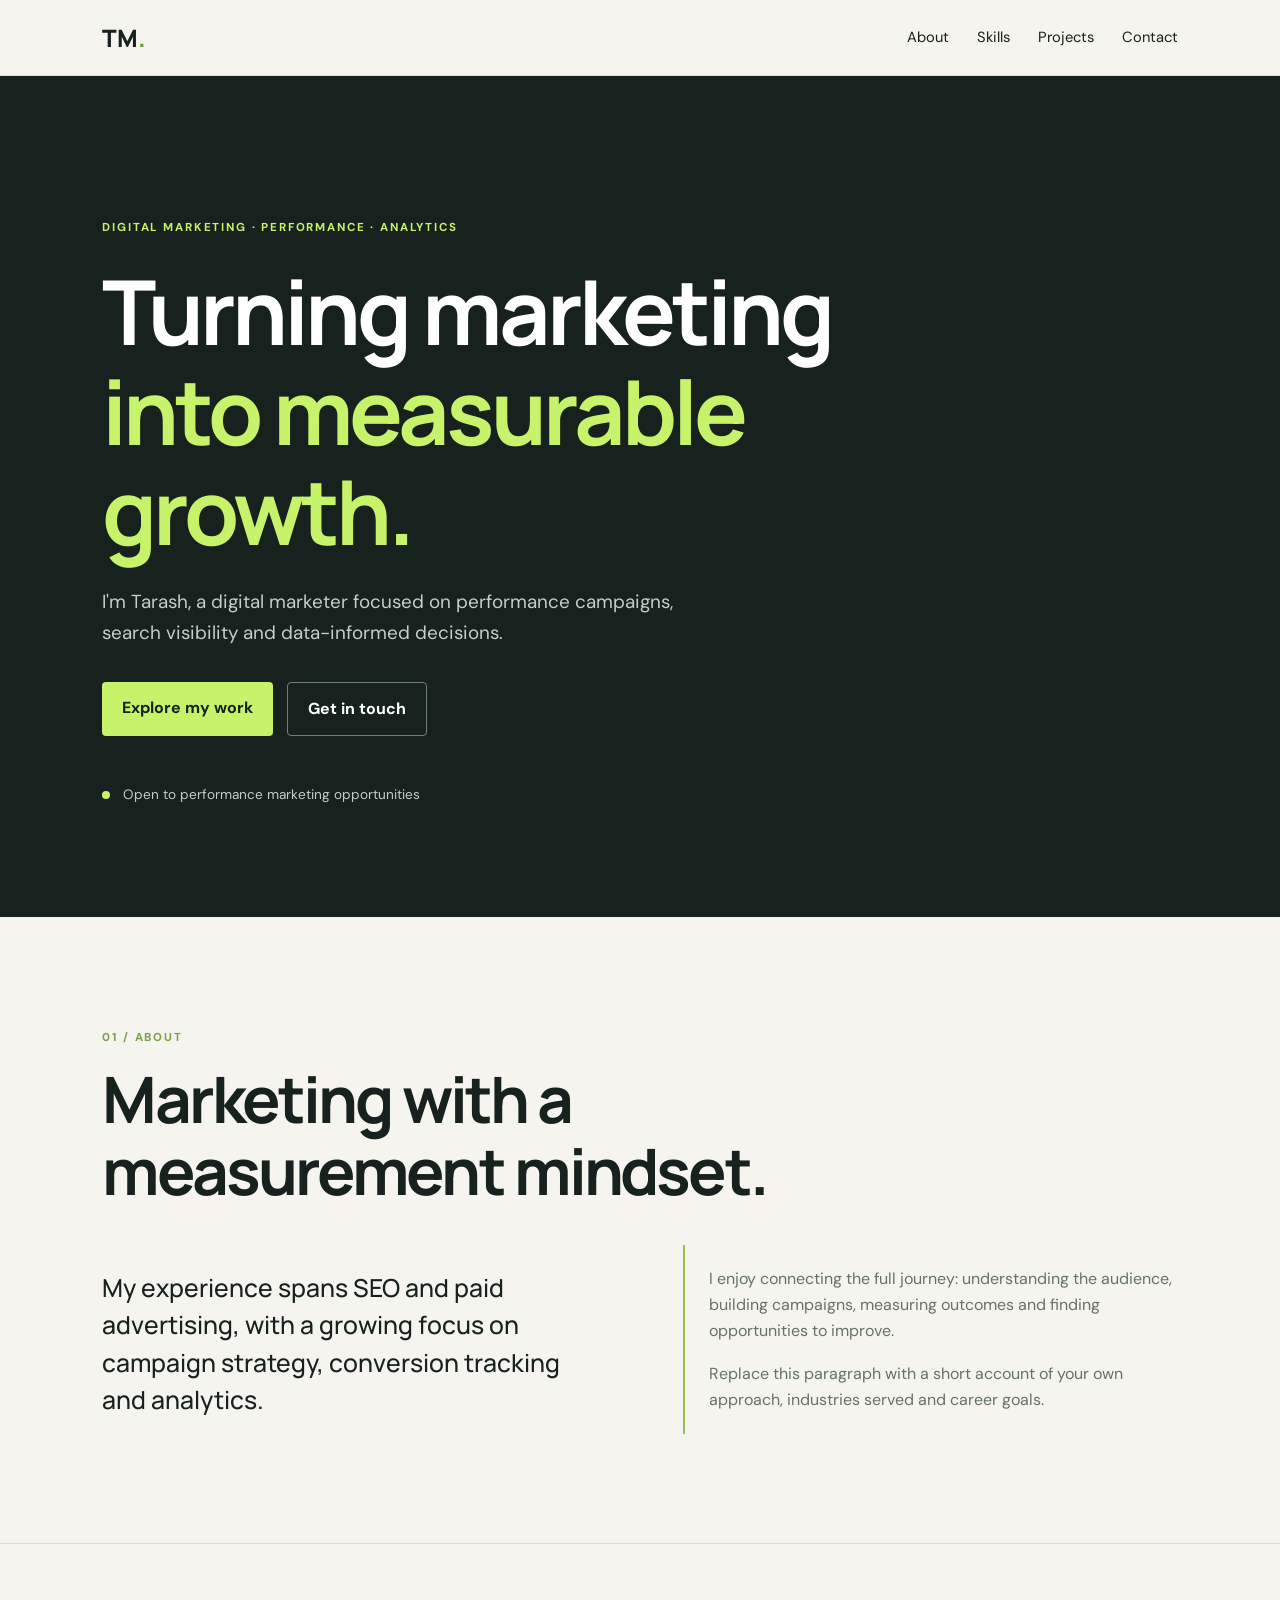
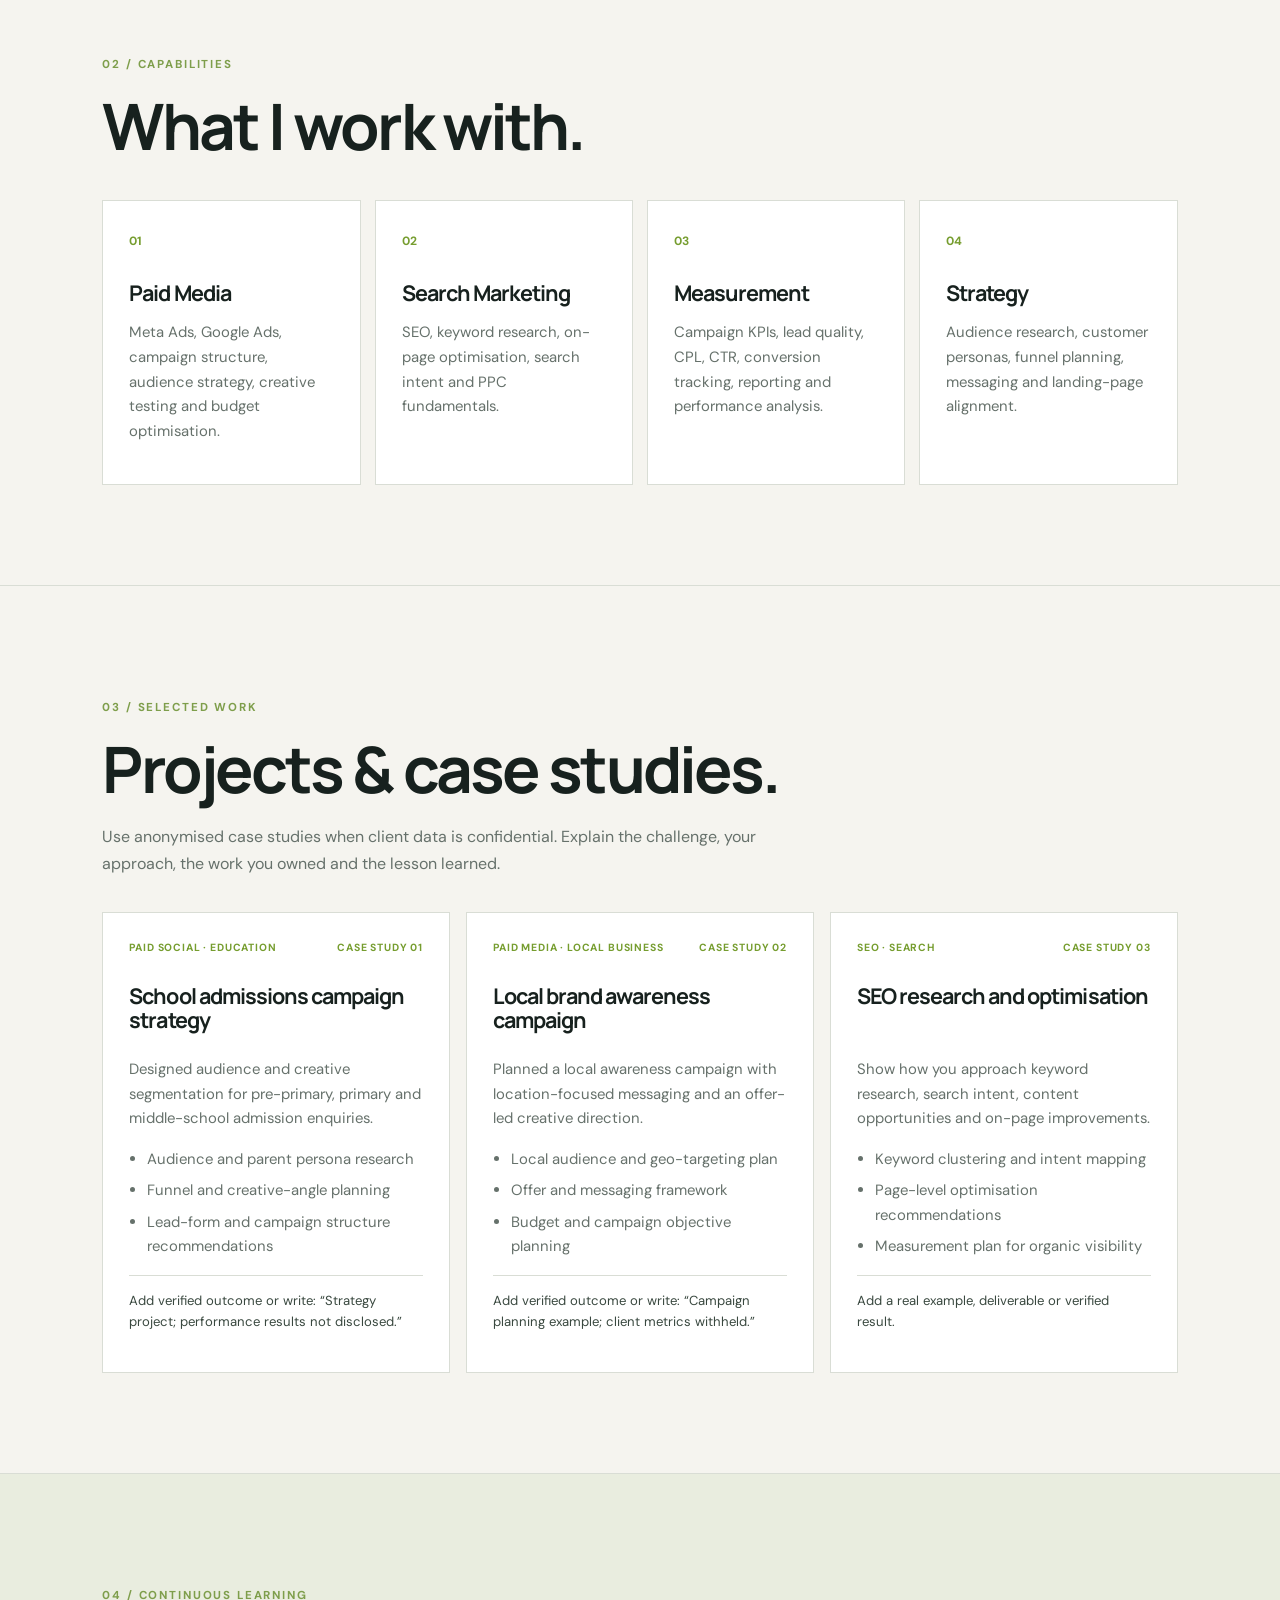
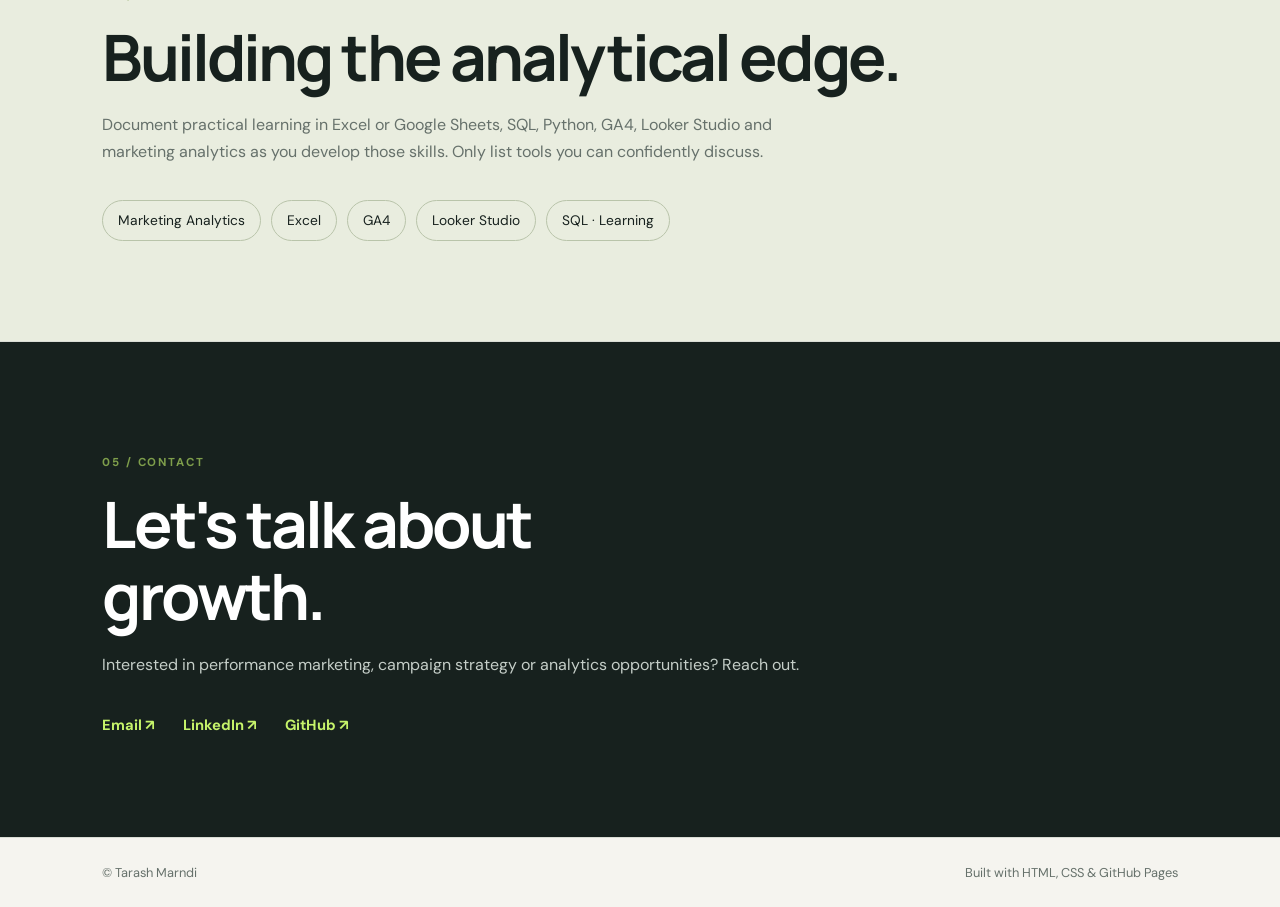
==== index.html @ f0c7e562 "Add files via upload" ====
<!DOCTYPE html>
<html lang="en">
<head>
  <meta charset="UTF-8">
  <meta name="viewport" content="width=device-width, initial-scale=1.0">
  <meta name="description" content="Performance marketing portfolio covering paid media, SEO, campaign strategy and analytics.">
  <title>Tarash Marndi | Performance Marketing Portfolio</title>
  <link rel="stylesheet" href="style.css">
</head>
<body>
  <header class="site-header">
    <a class="logo" href="#home">TM<span>.</span></a>
    <nav>
      <a href="#about">About</a><a href="#skills">Skills</a>
      <a href="#projects">Projects</a><a href="#contact">Contact</a>
    </nav>
  </header>

  <main>
    <section class="hero" id="home">
      <p class="eyebrow">DIGITAL MARKETING · PERFORMANCE · ANALYTICS</p>
      <h1>Turning marketing<br><span>into measurable growth.</span></h1>
      <p class="intro">I'm Tarash, a digital marketer focused on performance campaigns, search visibility and data-informed decisions.</p>
      <div class="actions">
        <a class="button primary" href="#projects">Explore my work</a>
        <a class="button secondary" href="#contact">Get in touch</a>
      </div>
      <div class="hero-note"><span class="dot"></span> Open to performance marketing opportunities</div>
    </section>

    <section class="section" id="about">
      <p class="eyebrow">01 / ABOUT</p>
      <h2>Marketing with a<br>measurement mindset.</h2>
      <div class="about-grid">
        <p class="large-copy">My experience spans SEO and paid advertising, with a growing focus on campaign strategy, conversion tracking and analytics.</p>
        <div class="panel">
          <p>I enjoy connecting the full journey: understanding the audience, building campaigns, measuring outcomes and finding opportunities to improve.</p>
          <p class="muted">Replace this paragraph with a short account of your own approach, industries served and career goals.</p>
        </div>
      </div>
    </section>

    <section class="section" id="skills">
      <p class="eyebrow">02 / CAPABILITIES</p>
      <h2>What I work with.</h2>
      <div class="skill-grid">
        <article class="skill-card"><span>01</span><h3>Paid Media</h3><p>Meta Ads, Google Ads, campaign structure, audience strategy, creative testing and budget optimisation.</p></article>
        <article class="skill-card"><span>02</span><h3>Search Marketing</h3><p>SEO, keyword research, on-page optimisation, search intent and PPC fundamentals.</p></article>
        <article class="skill-card"><span>03</span><h3>Measurement</h3><p>Campaign KPIs, lead quality, CPL, CTR, conversion tracking, reporting and performance analysis.</p></article>
        <article class="skill-card"><span>04</span><h3>Strategy</h3><p>Audience research, customer personas, funnel planning, messaging and landing-page alignment.</p></article>
      </div>
    </section>

    <section class="section" id="projects">
      <p class="eyebrow">03 / SELECTED WORK</p>
      <h2>Projects & case studies.</h2>
      <p class="section-lead">Use anonymised case studies when client data is confidential. Explain the challenge, your approach, the work you owned and the lesson learned.</p>
      <div class="project-grid">
        <article class="project-card">
          <div class="project-top"><span>PAID SOCIAL · EDUCATION</span><span>CASE STUDY 01</span></div>
          <h3>School admissions campaign strategy</h3>
          <p>Designed audience and creative segmentation for pre-primary, primary and middle-school admission enquiries.</p>
          <ul><li>Audience and parent persona research</li><li>Funnel and creative-angle planning</li><li>Lead-form and campaign structure recommendations</li></ul>
          <p class="outcome">Add verified outcome or write: “Strategy project; performance results not disclosed.”</p>
        </article>
        <article class="project-card">
          <div class="project-top"><span>PAID MEDIA · LOCAL BUSINESS</span><span>CASE STUDY 02</span></div>
          <h3>Local brand awareness campaign</h3>
          <p>Planned a local awareness campaign with location-focused messaging and an offer-led creative direction.</p>
          <ul><li>Local audience and geo-targeting plan</li><li>Offer and messaging framework</li><li>Budget and campaign objective planning</li></ul>
          <p class="outcome">Add verified outcome or write: “Campaign planning example; client metrics withheld.”</p>
        </article>
        <article class="project-card">
          <div class="project-top"><span>SEO · SEARCH</span><span>CASE STUDY 03</span></div>
          <h3>SEO research and optimisation</h3>
          <p>Show how you approach keyword research, search intent, content opportunities and on-page improvements.</p>
          <ul><li>Keyword clustering and intent mapping</li><li>Page-level optimisation recommendations</li><li>Measurement plan for organic visibility</li></ul>
          <p class="outcome">Add a real example, deliverable or verified result.</p>
        </article>
      </div>
    </section>

    <section class="section learning">
      <p class="eyebrow">04 / CONTINUOUS LEARNING</p>
      <h2>Building the analytical edge.</h2>
      <p class="section-lead">Document practical learning in Excel or Google Sheets, SQL, Python, GA4, Looker Studio and marketing analytics as you develop those skills. Only list tools you can confidently discuss.</p>
      <div class="tag-row"><span>Marketing Analytics</span><span>Excel</span><span>GA4</span><span>Looker Studio</span><span>SQL · Learning</span></div>
    </section>

    <section class="section contact" id="contact">
      <p class="eyebrow">05 / CONTACT</p>
      <h2>Let's talk about<br>growth.</h2>
      <p class="section-lead">Interested in performance marketing, campaign strategy or analytics opportunities? Reach out.</p>
      <div class="contact-links">
        <a href="mailto:YOUR_EMAIL@example.com">Email ↗</a>
        <a href="https://www.linkedin.com/in/YOUR-LINKEDIN/" target="_blank" rel="noreferrer">LinkedIn ↗</a>
        <a href="https://github.com/YOUR-GITHUB-USERNAME" target="_blank" rel="noreferrer">GitHub ↗</a>
      </div>
    </section>
  </main>

  <footer><span>© <span id="year"></span> Tarash Marndi</span><span>Built with HTML, CSS & GitHub Pages</span></footer>
  <script src="script.js"></script>
</body>
</html>
---- style.css ----
@import url('https://fonts.googleapis.com/css2?family=DM+Sans:wght@400;500;600;700&family=Manrope:wght@400;500;600;700;800&display=swap');
:root{--bg:#f5f4ef;--ink:#17211e;--muted:#66716b;--accent:#c6f36a;--line:#d9ddd5;--card:#fff}
*{box-sizing:border-box}html{scroll-behavior:smooth}body{margin:0;background:var(--bg);color:var(--ink);font-family:'DM Sans',sans-serif;line-height:1.65}
.site-header{height:76px;padding:0 8%;display:flex;align-items:center;justify-content:space-between;border-bottom:1px solid var(--line)}
.logo{font:800 1.5rem Manrope,sans-serif;color:var(--ink);text-decoration:none}.logo span{color:#769d2f}
nav{display:flex;gap:28px}nav a,.contact-links a{color:var(--ink);text-decoration:none;font-size:.92rem}nav a:hover,.contact-links a:hover{color:#668d22}
.hero{padding:130px 8% 110px;background:#17211e;color:white}.eyebrow{font-size:.72rem;letter-spacing:.16em;font-weight:700;color:#7e9e4b}.hero .eyebrow{color:var(--accent)}
h1,h2,h3{font-family:Manrope,sans-serif;line-height:1.12;letter-spacing:-.045em}h1{font-size:clamp(3rem,7vw,6.5rem);max-width:950px;margin:24px 0}h1 span{color:var(--accent)}h2{font-size:clamp(2.4rem,5vw,4.4rem);margin:16px 0 38px}.intro{font-size:1.18rem;color:#c5cec8;max-width:620px}.actions{display:flex;gap:14px;margin:34px 0}.button{padding:13px 20px;border-radius:4px;text-decoration:none;font-weight:700}.primary{background:var(--accent);color:var(--ink)}.secondary{border:1px solid #718078;color:white}.hero-note{font-size:.85rem;color:#c5cec8;margin-top:48px}.dot{display:inline-block;width:8px;height:8px;border-radius:50%;background:var(--accent);margin-right:9px}
.section{padding:100px 8%;border-bottom:1px solid var(--line)}.about-grid{display:grid;grid-template-columns:1fr 1fr;gap:8%;align-items:start}.large-copy{font:500 1.55rem/1.5 Manrope,sans-serif;max-width:550px}.panel{border-left:2px solid #9bbd58;padding:5px 0 5px 24px;color:var(--muted)}.muted,.section-lead{color:var(--muted)}
.skill-grid{display:grid;grid-template-columns:repeat(4,1fr);gap:14px}.skill-card,.project-card{background:var(--card);border:1px solid var(--line);padding:26px}.skill-card span{font-size:.75rem;color:#769d2f;font-weight:700}.skill-card h3,.project-card h3{font-size:1.35rem;margin:28px 0 12px}.skill-card p,.project-card p,.project-card li{color:var(--muted);font-size:.93rem}
.section-lead{max-width:720px;margin-top:-18px;margin-bottom:35px}.project-grid{display:grid;grid-template-columns:repeat(3,1fr);gap:16px}.project-top{display:flex;justify-content:space-between;gap:8px;font-size:.65rem;letter-spacing:.08em;color:#769d2f;font-weight:700}.project-card h3{min-height:58px}.project-card ul{padding-left:18px}.project-card li{margin:7px 0}.project-card .outcome{border-top:1px solid var(--line);padding-top:14px;font-size:.82rem;color:#39483f}
.learning{background:#e9eddf}.tag-row{display:flex;flex-wrap:wrap;gap:10px}.tag-row span{border:1px solid #b9c4aa;border-radius:30px;padding:8px 15px;font-size:.86rem}
.contact{background:#17211e;color:white}.contact .section-lead{color:#c5cec8}.contact-links{display:flex;gap:28px;margin-top:32px}.contact-links a{color:var(--accent);font-weight:700}
footer{padding:24px 8%;display:flex;justify-content:space-between;color:var(--muted);font-size:.8rem}
@media(max-width:900px){.skill-grid{grid-template-columns:repeat(2,1fr)}.project-grid{grid-template-columns:1fr}.project-card h3{min-height:0}}
@media(max-width:600px){.site-header{padding:0 5%}nav{gap:12px}nav a{font-size:.78rem}.hero{padding:90px 6%}.section{padding:75px 6%}.about-grid{grid-template-columns:1fr;gap:15px}.skill-grid{grid-template-columns:1fr}.project-top{font-size:.58rem}.contact-links{flex-wrap:wrap}footer{padding:22px 6%;gap:12px;flex-direction:column}}
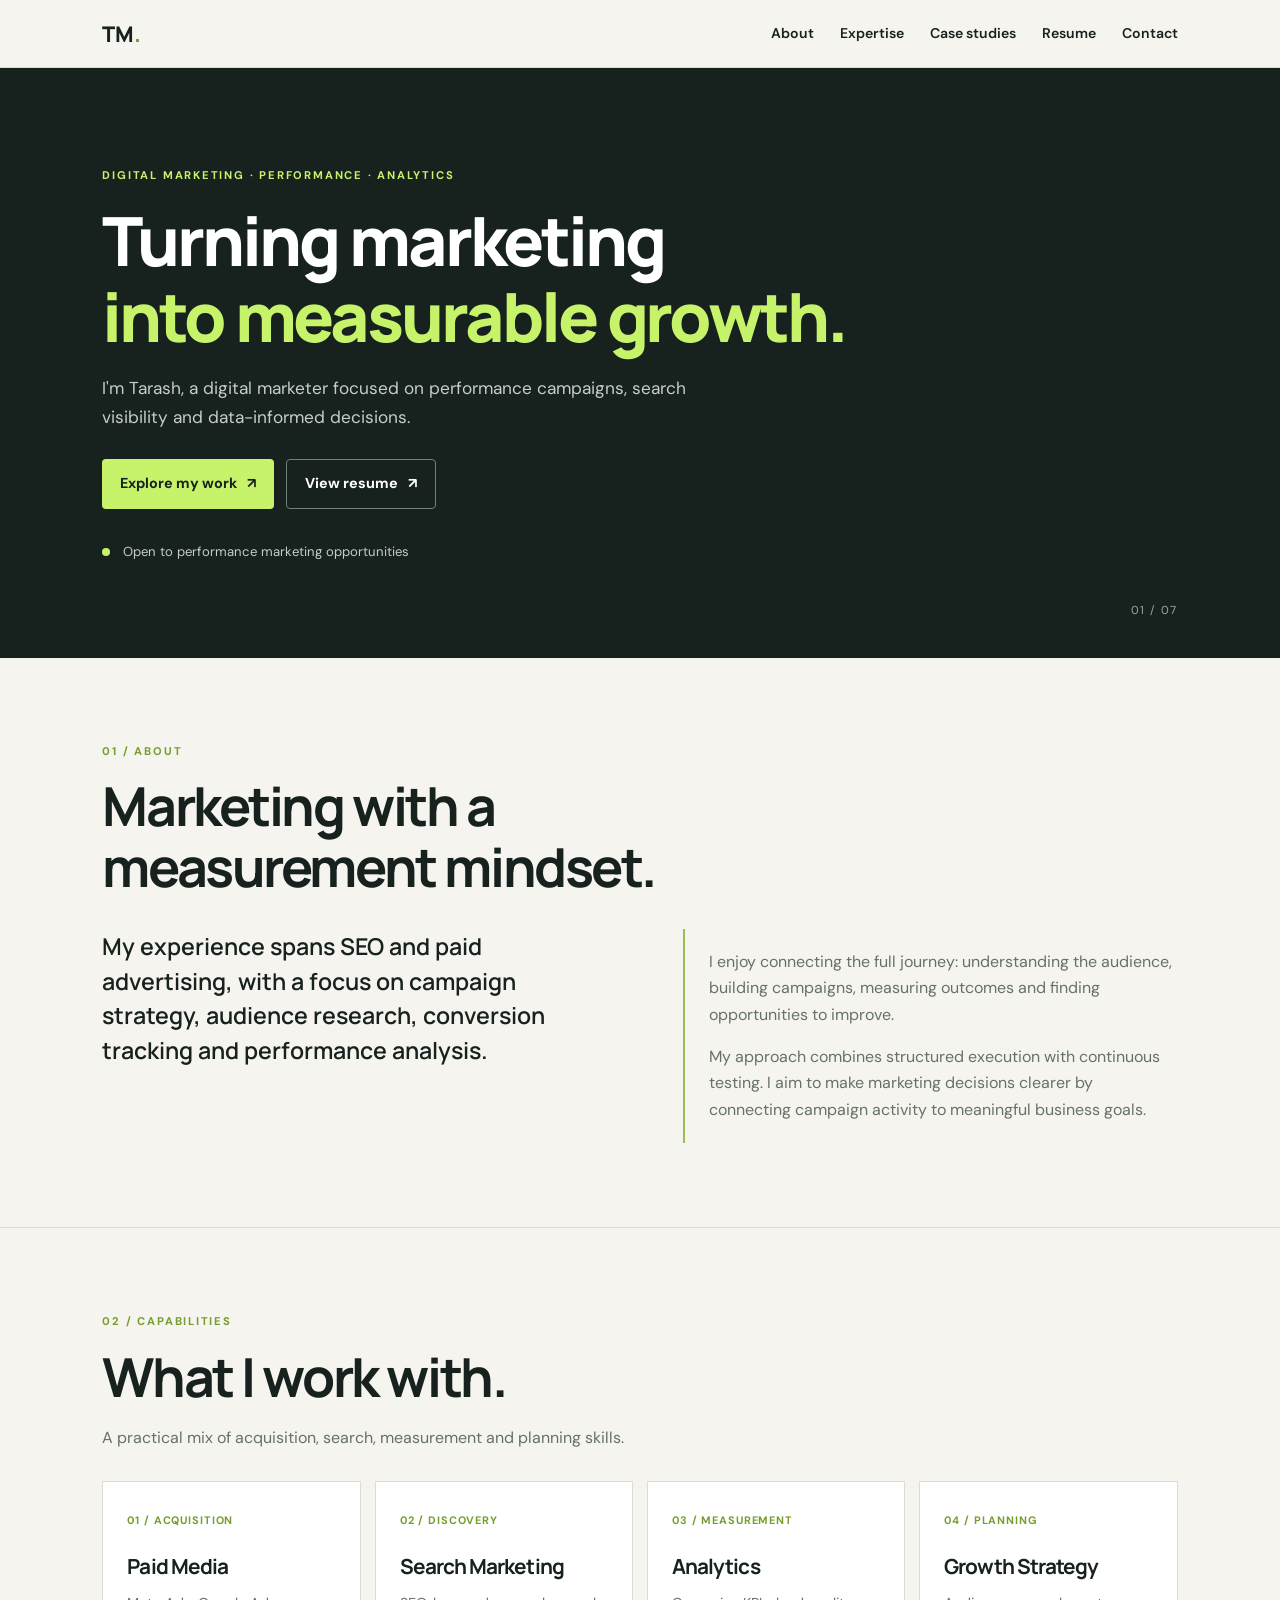
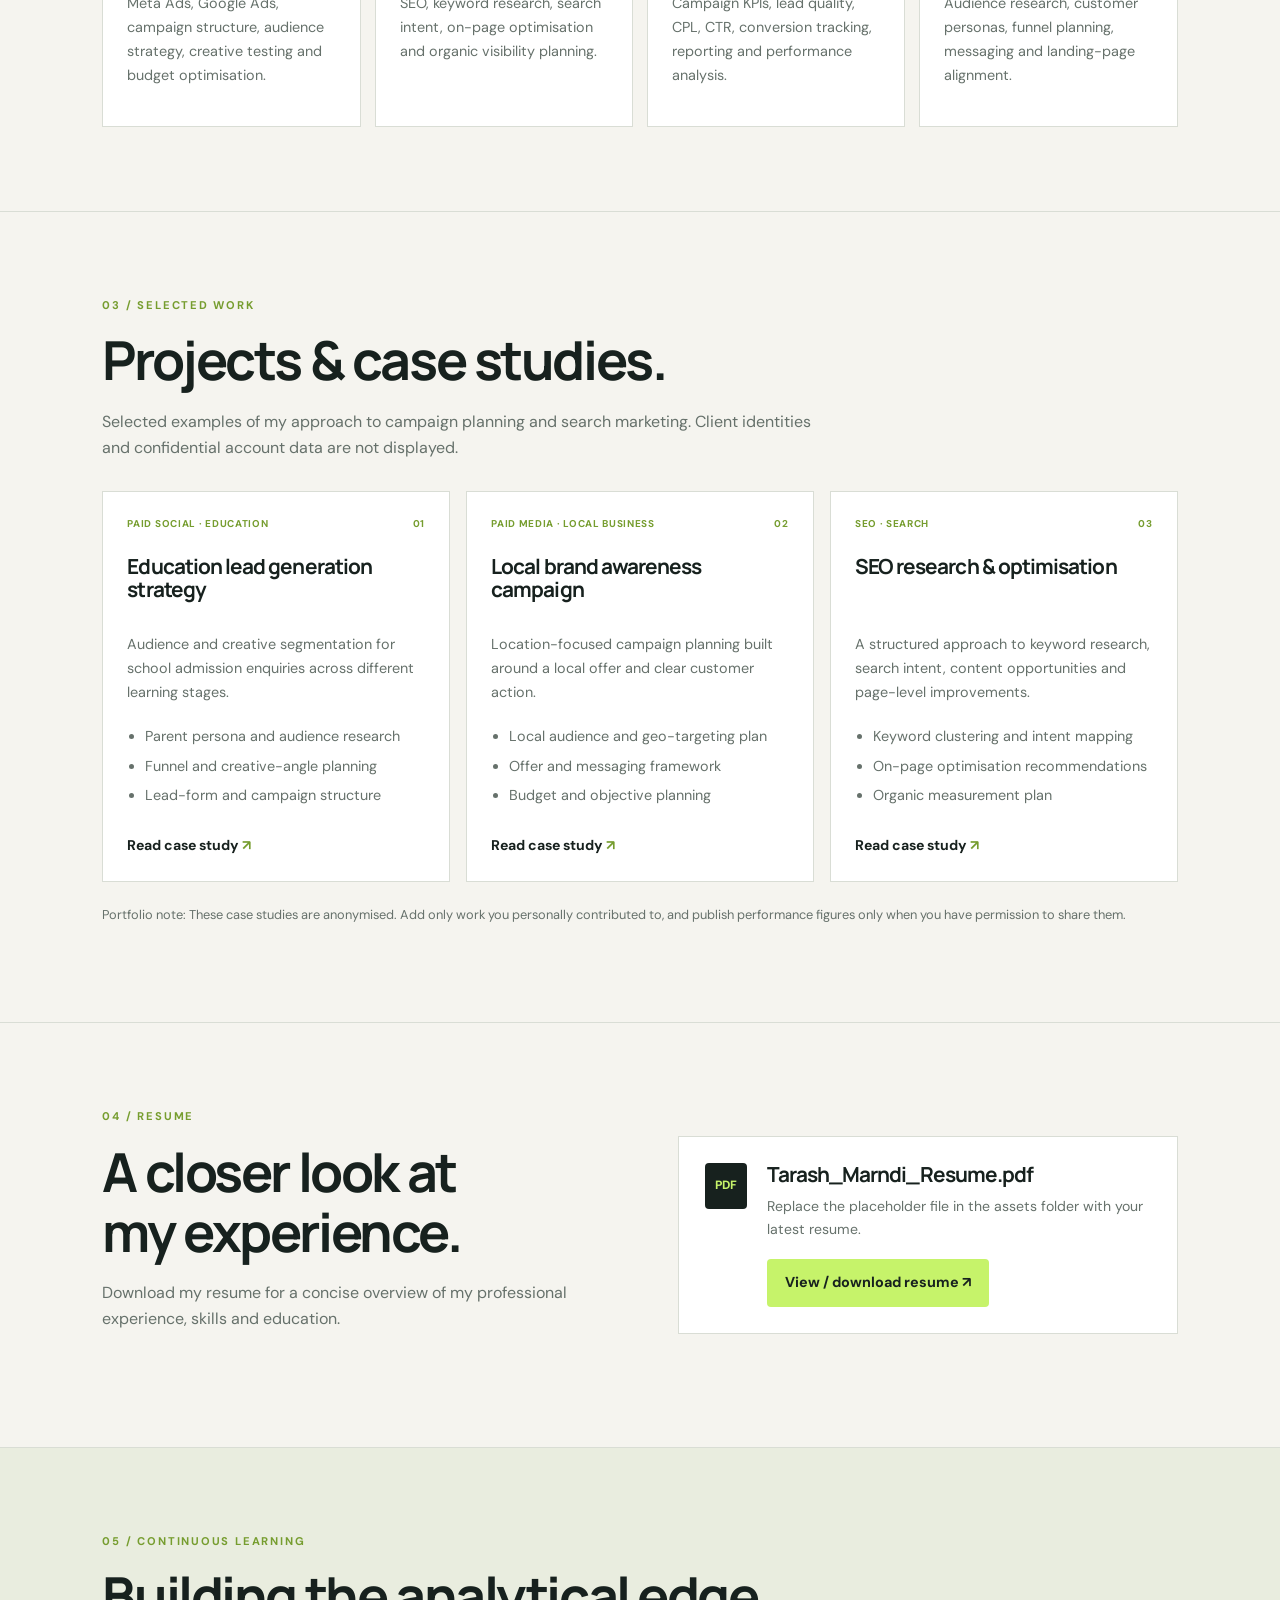
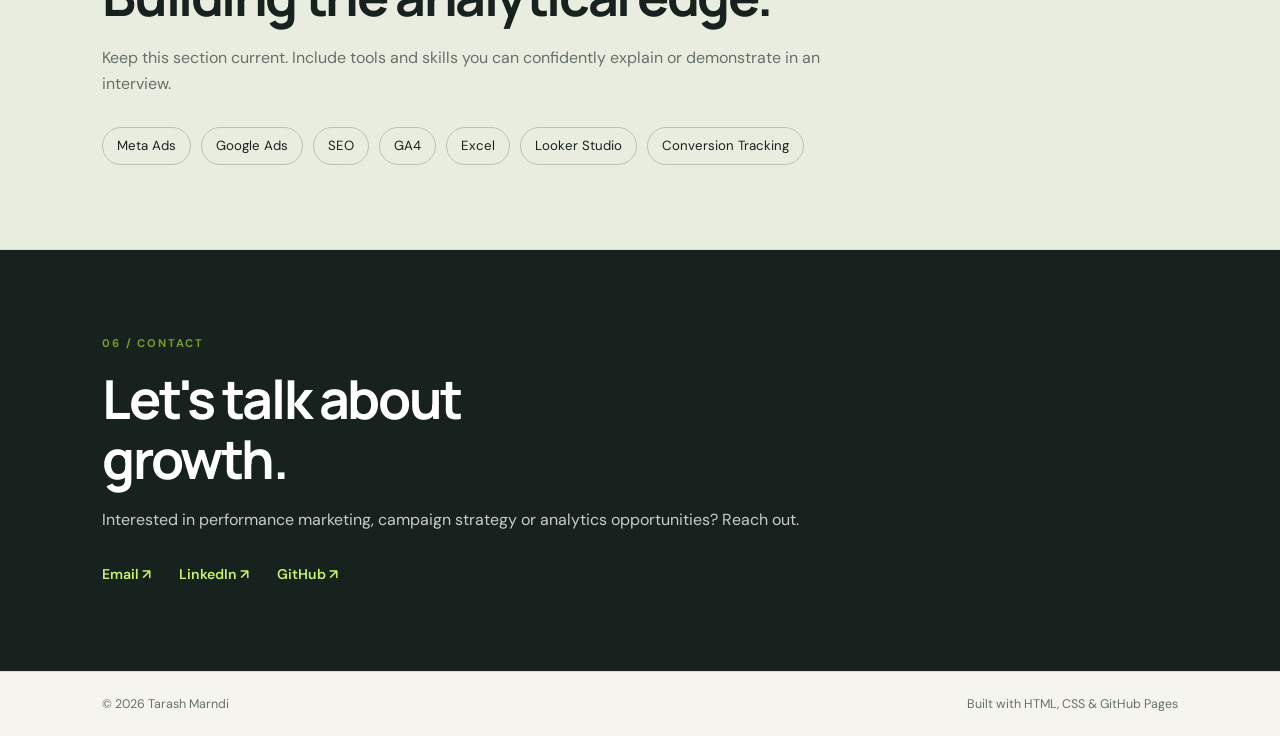
==== commit 8fa8a17b: "Add files via upload" ====
--- a/index.html
+++ b/index.html
@@ -3,98 +3,126 @@
 <head>
   <meta charset="UTF-8">
   <meta name="viewport" content="width=device-width, initial-scale=1.0">
-  <meta name="description" content="Performance marketing portfolio covering paid media, SEO, campaign strategy and analytics.">
-  <title>Tarash Marndi | Performance Marketing Portfolio</title>
+  <meta name="description" content="Tarash Marndi's performance marketing portfolio: paid media, SEO, campaign strategy and analytics.">
+  <title>Tarash Marndi | Performance Marketing</title>
+  <link rel="preconnect" href="https://fonts.googleapis.com">
+  <link rel="preconnect" href="https://fonts.gstatic.com" crossorigin>
+  <link href="https://fonts.googleapis.com/css2?family=DM+Sans:wght@400;500;600;700&family=Manrope:wght@400;500;600;700;800&display=swap" rel="stylesheet">
   <link rel="stylesheet" href="style.css">
 </head>
 <body>
   <header class="site-header">
-    <a class="logo" href="#home">TM<span>.</span></a>
-    <nav>
-      <a href="#about">About</a><a href="#skills">Skills</a>
-      <a href="#projects">Projects</a><a href="#contact">Contact</a>
+    <a class="logo" href="#home" aria-label="Tarash Marndi home">TM<span>.</span></a>
+    <button class="menu-toggle" aria-label="Toggle navigation" aria-expanded="false">☰</button>
+    <nav class="main-nav">
+      <a href="#about">About</a>
+      <a href="#expertise">Expertise</a>
+      <a href="#work">Case studies</a>
+      <a href="#resume">Resume</a>
+      <a href="#contact">Contact</a>
     </nav>
   </header>
 
   <main>
     <section class="hero" id="home">
-      <p class="eyebrow">DIGITAL MARKETING · PERFORMANCE · ANALYTICS</p>
-      <h1>Turning marketing<br><span>into measurable growth.</span></h1>
-      <p class="intro">I'm Tarash, a digital marketer focused on performance campaigns, search visibility and data-informed decisions.</p>
-      <div class="actions">
-        <a class="button primary" href="#projects">Explore my work</a>
-        <a class="button secondary" href="#contact">Get in touch</a>
+      <div class="hero-inner">
+        <p class="eyebrow">DIGITAL MARKETING · PERFORMANCE · ANALYTICS</p>
+        <h1>Turning marketing<br><span>into measurable growth.</span></h1>
+        <p class="intro">I'm Tarash, a digital marketer focused on performance campaigns, search visibility and data-informed decisions.</p>
+        <div class="actions">
+          <a class="button primary" href="#work">Explore my work <span aria-hidden="true">↗</span></a>
+          <a class="button secondary" href="assets/Tarash_Marndi_Resume.pdf" target="_blank" rel="noreferrer">View resume <span aria-hidden="true">↗</span></a>
+        </div>
+        <p class="hero-note"><span class="dot"></span> Open to performance marketing opportunities</p>
       </div>
-      <div class="hero-note"><span class="dot"></span> Open to performance marketing opportunities</div>
+      <div class="hero-index" aria-hidden="true">01 / 07</div>
     </section>
 
     <section class="section" id="about">
       <p class="eyebrow">01 / ABOUT</p>
       <h2>Marketing with a<br>measurement mindset.</h2>
       <div class="about-grid">
-        <p class="large-copy">My experience spans SEO and paid advertising, with a growing focus on campaign strategy, conversion tracking and analytics.</p>
+        <p class="large-copy">My experience spans SEO and paid advertising, with a focus on campaign strategy, audience research, conversion tracking and performance analysis.</p>
         <div class="panel">
           <p>I enjoy connecting the full journey: understanding the audience, building campaigns, measuring outcomes and finding opportunities to improve.</p>
-          <p class="muted">Replace this paragraph with a short account of your own approach, industries served and career goals.</p>
+          <p class="muted">My approach combines structured execution with continuous testing. I aim to make marketing decisions clearer by connecting campaign activity to meaningful business goals.</p>
         </div>
       </div>
     </section>
 
-    <section class="section" id="skills">
+    <section class="section" id="expertise">
       <p class="eyebrow">02 / CAPABILITIES</p>
       <h2>What I work with.</h2>
+      <p class="section-lead">A practical mix of acquisition, search, measurement and planning skills.</p>
       <div class="skill-grid">
-        <article class="skill-card"><span>01</span><h3>Paid Media</h3><p>Meta Ads, Google Ads, campaign structure, audience strategy, creative testing and budget optimisation.</p></article>
-        <article class="skill-card"><span>02</span><h3>Search Marketing</h3><p>SEO, keyword research, on-page optimisation, search intent and PPC fundamentals.</p></article>
-        <article class="skill-card"><span>03</span><h3>Measurement</h3><p>Campaign KPIs, lead quality, CPL, CTR, conversion tracking, reporting and performance analysis.</p></article>
-        <article class="skill-card"><span>04</span><h3>Strategy</h3><p>Audience research, customer personas, funnel planning, messaging and landing-page alignment.</p></article>
+        <article class="skill-card"><span>01 / ACQUISITION</span><h3>Paid Media</h3><p>Meta Ads, Google Ads, campaign structure, audience strategy, creative testing and budget optimisation.</p></article>
+        <article class="skill-card"><span>02 / DISCOVERY</span><h3>Search Marketing</h3><p>SEO, keyword research, search intent, on-page optimisation and organic visibility planning.</p></article>
+        <article class="skill-card"><span>03 / MEASUREMENT</span><h3>Analytics</h3><p>Campaign KPIs, lead quality, CPL, CTR, conversion tracking, reporting and performance analysis.</p></article>
+        <article class="skill-card"><span>04 / PLANNING</span><h3>Growth Strategy</h3><p>Audience research, customer personas, funnel planning, messaging and landing-page alignment.</p></article>
       </div>
     </section>
 
-    <section class="section" id="projects">
+    <section class="section work-section" id="work">
       <p class="eyebrow">03 / SELECTED WORK</p>
       <h2>Projects & case studies.</h2>
-      <p class="section-lead">Use anonymised case studies when client data is confidential. Explain the challenge, your approach, the work you owned and the lesson learned.</p>
+      <p class="section-lead">Selected examples of my approach to campaign planning and search marketing. Client identities and confidential account data are not displayed.</p>
       <div class="project-grid">
         <article class="project-card">
-          <div class="project-top"><span>PAID SOCIAL · EDUCATION</span><span>CASE STUDY 01</span></div>
-          <h3>School admissions campaign strategy</h3>
-          <p>Designed audience and creative segmentation for pre-primary, primary and middle-school admission enquiries.</p>
-          <ul><li>Audience and parent persona research</li><li>Funnel and creative-angle planning</li><li>Lead-form and campaign structure recommendations</li></ul>
-          <p class="outcome">Add verified outcome or write: “Strategy project; performance results not disclosed.”</p>
+          <div class="project-top"><span>PAID SOCIAL · EDUCATION</span><span>01</span></div>
+          <h3>Education lead generation strategy</h3>
+          <p>Audience and creative segmentation for school admission enquiries across different learning stages.</p>
+          <ul><li>Parent persona and audience research</li><li>Funnel and creative-angle planning</li><li>Lead-form and campaign structure</li></ul>
+          <a class="text-link" href="case-study-education.html">Read case study <span>↗</span></a>
         </article>
         <article class="project-card">
-          <div class="project-top"><span>PAID MEDIA · LOCAL BUSINESS</span><span>CASE STUDY 02</span></div>
+          <div class="project-top"><span>PAID MEDIA · LOCAL BUSINESS</span><span>02</span></div>
           <h3>Local brand awareness campaign</h3>
-          <p>Planned a local awareness campaign with location-focused messaging and an offer-led creative direction.</p>
-          <ul><li>Local audience and geo-targeting plan</li><li>Offer and messaging framework</li><li>Budget and campaign objective planning</li></ul>
-          <p class="outcome">Add verified outcome or write: “Campaign planning example; client metrics withheld.”</p>
+          <p>Location-focused campaign planning built around a local offer and clear customer action.</p>
+          <ul><li>Local audience and geo-targeting plan</li><li>Offer and messaging framework</li><li>Budget and objective planning</li></ul>
+          <a class="text-link" href="case-study-local-brand.html">Read case study <span>↗</span></a>
         </article>
         <article class="project-card">
-          <div class="project-top"><span>SEO · SEARCH</span><span>CASE STUDY 03</span></div>
-          <h3>SEO research and optimisation</h3>
-          <p>Show how you approach keyword research, search intent, content opportunities and on-page improvements.</p>
-          <ul><li>Keyword clustering and intent mapping</li><li>Page-level optimisation recommendations</li><li>Measurement plan for organic visibility</li></ul>
-          <p class="outcome">Add a real example, deliverable or verified result.</p>
+          <div class="project-top"><span>SEO · SEARCH</span><span>03</span></div>
+          <h3>SEO research & optimisation</h3>
+          <p>A structured approach to keyword research, search intent, content opportunities and page-level improvements.</p>
+          <ul><li>Keyword clustering and intent mapping</li><li>On-page optimisation recommendations</li><li>Organic measurement plan</li></ul>
+          <a class="text-link" href="case-study-seo.html">Read case study <span>↗</span></a>
         </article>
+      </div>
+      <p class="disclosure">Portfolio note: These case studies are anonymised. Add only work you personally contributed to, and publish performance figures only when you have permission to share them.</p>
+    </section>
+
+    <section class="section resume-section" id="resume">
+      <div>
+        <p class="eyebrow">04 / RESUME</p>
+        <h2>A closer look at<br>my experience.</h2>
+        <p class="section-lead">Download my resume for a concise overview of my professional experience, skills and education.</p>
+      </div>
+      <div class="resume-panel">
+        <div class="resume-icon">PDF</div>
+        <div class="resume-copy">
+          <h3>Tarash_Marndi_Resume.pdf</h3>
+          <p>Replace the placeholder file in the assets folder with your latest resume.</p>
+          <a class="button primary" href="assets/Tarash_Marndi_Resume.pdf" target="_blank" rel="noreferrer">View / download resume ↗</a>
+        </div>
       </div>
     </section>
 
     <section class="section learning">
-      <p class="eyebrow">04 / CONTINUOUS LEARNING</p>
+      <p class="eyebrow">05 / CONTINUOUS LEARNING</p>
       <h2>Building the analytical edge.</h2>
-      <p class="section-lead">Document practical learning in Excel or Google Sheets, SQL, Python, GA4, Looker Studio and marketing analytics as you develop those skills. Only list tools you can confidently discuss.</p>
-      <div class="tag-row"><span>Marketing Analytics</span><span>Excel</span><span>GA4</span><span>Looker Studio</span><span>SQL · Learning</span></div>
+      <p class="section-lead">Keep this section current. Include tools and skills you can confidently explain or demonstrate in an interview.</p>
+      <div class="tag-row"><span>Meta Ads</span><span>Google Ads</span><span>SEO</span><span>GA4</span><span>Excel</span><span>Looker Studio</span><span>Conversion Tracking</span></div>
     </section>
 
     <section class="section contact" id="contact">
-      <p class="eyebrow">05 / CONTACT</p>
+      <p class="eyebrow">06 / CONTACT</p>
       <h2>Let's talk about<br>growth.</h2>
       <p class="section-lead">Interested in performance marketing, campaign strategy or analytics opportunities? Reach out.</p>
       <div class="contact-links">
-        <a href="mailto:YOUR_EMAIL@example.com">Email ↗</a>
-        <a href="https://www.linkedin.com/in/YOUR-LINKEDIN/" target="_blank" rel="noreferrer">LinkedIn ↗</a>
-        <a href="https://github.com/YOUR-GITHUB-USERNAME" target="_blank" rel="noreferrer">GitHub ↗</a>
+        <a href="mailto:tarashmarndi20@gmail.com">Email ↗</a>
+        <a href="https://www.linkedin.com/in/tarash-marndi-1971143a4/" target="_blank" rel="noreferrer">LinkedIn ↗</a>
+        <a href="https://github.com/tarasmarndi" target="_blank" rel="noreferrer">GitHub ↗</a>
       </div>
     </section>
   </main>
--- a/style.css
+++ b/style.css
@@ -1,16 +1,53 @@
-@import url('https://fonts.googleapis.com/css2?family=DM+Sans:wght@400;500;600;700&family=Manrope:wght@400;500;600;700;800&display=swap');
-:root{--bg:#f5f4ef;--ink:#17211e;--muted:#66716b;--accent:#c6f36a;--line:#d9ddd5;--card:#fff}
-*{box-sizing:border-box}html{scroll-behavior:smooth}body{margin:0;background:var(--bg);color:var(--ink);font-family:'DM Sans',sans-serif;line-height:1.65}
-.site-header{height:76px;padding:0 8%;display:flex;align-items:center;justify-content:space-between;border-bottom:1px solid var(--line)}
-.logo{font:800 1.5rem Manrope,sans-serif;color:var(--ink);text-decoration:none}.logo span{color:#769d2f}
-nav{display:flex;gap:28px}nav a,.contact-links a{color:var(--ink);text-decoration:none;font-size:.92rem}nav a:hover,.contact-links a:hover{color:#668d22}
-.hero{padding:130px 8% 110px;background:#17211e;color:white}.eyebrow{font-size:.72rem;letter-spacing:.16em;font-weight:700;color:#7e9e4b}.hero .eyebrow{color:var(--accent)}
-h1,h2,h3{font-family:Manrope,sans-serif;line-height:1.12;letter-spacing:-.045em}h1{font-size:clamp(3rem,7vw,6.5rem);max-width:950px;margin:24px 0}h1 span{color:var(--accent)}h2{font-size:clamp(2.4rem,5vw,4.4rem);margin:16px 0 38px}.intro{font-size:1.18rem;color:#c5cec8;max-width:620px}.actions{display:flex;gap:14px;margin:34px 0}.button{padding:13px 20px;border-radius:4px;text-decoration:none;font-weight:700}.primary{background:var(--accent);color:var(--ink)}.secondary{border:1px solid #718078;color:white}.hero-note{font-size:.85rem;color:#c5cec8;margin-top:48px}.dot{display:inline-block;width:8px;height:8px;border-radius:50%;background:var(--accent);margin-right:9px}
-.section{padding:100px 8%;border-bottom:1px solid var(--line)}.about-grid{display:grid;grid-template-columns:1fr 1fr;gap:8%;align-items:start}.large-copy{font:500 1.55rem/1.5 Manrope,sans-serif;max-width:550px}.panel{border-left:2px solid #9bbd58;padding:5px 0 5px 24px;color:var(--muted)}.muted,.section-lead{color:var(--muted)}
-.skill-grid{display:grid;grid-template-columns:repeat(4,1fr);gap:14px}.skill-card,.project-card{background:var(--card);border:1px solid var(--line);padding:26px}.skill-card span{font-size:.75rem;color:#769d2f;font-weight:700}.skill-card h3,.project-card h3{font-size:1.35rem;margin:28px 0 12px}.skill-card p,.project-card p,.project-card li{color:var(--muted);font-size:.93rem}
-.section-lead{max-width:720px;margin-top:-18px;margin-bottom:35px}.project-grid{display:grid;grid-template-columns:repeat(3,1fr);gap:16px}.project-top{display:flex;justify-content:space-between;gap:8px;font-size:.65rem;letter-spacing:.08em;color:#769d2f;font-weight:700}.project-card h3{min-height:58px}.project-card ul{padding-left:18px}.project-card li{margin:7px 0}.project-card .outcome{border-top:1px solid var(--line);padding-top:14px;font-size:.82rem;color:#39483f}
-.learning{background:#e9eddf}.tag-row{display:flex;flex-wrap:wrap;gap:10px}.tag-row span{border:1px solid #b9c4aa;border-radius:30px;padding:8px 15px;font-size:.86rem}
-.contact{background:#17211e;color:white}.contact .section-lead{color:#c5cec8}.contact-links{display:flex;gap:28px;margin-top:32px}.contact-links a{color:var(--accent);font-weight:700}
-footer{padding:24px 8%;display:flex;justify-content:space-between;color:var(--muted);font-size:.8rem}
-@media(max-width:900px){.skill-grid{grid-template-columns:repeat(2,1fr)}.project-grid{grid-template-columns:1fr}.project-card h3{min-height:0}}
-@media(max-width:600px){.site-header{padding:0 5%}nav{gap:12px}nav a{font-size:.78rem}.hero{padding:90px 6%}.section{padding:75px 6%}.about-grid{grid-template-columns:1fr;gap:15px}.skill-grid{grid-template-columns:1fr}.project-top{font-size:.58rem}.contact-links{flex-wrap:wrap}footer{padding:22px 6%;gap:12px;flex-direction:column}}
+*{box-sizing:border-box}
+:root{--bg:#f5f4ef;--ink:#17211e;--muted:#66716b;--accent:#c6f36a;--line:#d9ddd5;--card:#fff;--dark:#17211e}
+html{scroll-behavior:smooth;scroll-padding-top:88px}
+body{margin:0;background:var(--bg);color:var(--ink);font-family:'DM Sans',sans-serif;line-height:1.65}
+.site-header{height:68px;padding:0 8%;display:flex;align-items:center;justify-content:space-between;border-bottom:1px solid var(--line);background:rgba(245,244,239,.96);position:sticky;top:0;z-index:20;backdrop-filter:blur(12px)}
+.logo{font:800 1.35rem Manrope,sans-serif;color:var(--ink);text-decoration:none}.logo span{color:#769d2f}
+.main-nav{display:flex;align-items:center;gap:26px}.main-nav a,.contact-links a{color:var(--ink);text-decoration:none;font-size:.88rem;font-weight:600}.main-nav a:hover,.contact-links a:hover,.text-link:hover{color:#668d22}
+.menu-toggle{display:none;background:none;border:0;font-size:1.5rem;color:var(--ink)}
+.hero{min-height:590px;padding:78px 8% 62px;background:var(--dark);color:white;position:relative;display:flex;align-items:center}
+.hero-inner{max-width:1050px}
+.eyebrow{font-size:.7rem;letter-spacing:.16em;font-weight:700;color:#769d2f;margin:0 0 16px}.hero .eyebrow{color:var(--accent)}
+h1,h2,h3{font-family:Manrope,sans-serif;line-height:1.12;letter-spacing:-.045em}
+h1{font-size:clamp(2.7rem,5.3vw,5rem);max-width:900px;margin:18px 0 20px;font-weight:800}
+h1 span{color:var(--accent)}
+h2{font-size:clamp(2.2rem,4.2vw,3.7rem);margin:12px 0 32px}
+h3{font-size:1.3rem}
+.intro{font-size:1.08rem;color:#c5cec8;max-width:620px;margin:0}
+.actions{display:flex;flex-wrap:wrap;gap:12px;margin:28px 0 0}
+.button{display:inline-flex;align-items:center;gap:10px;padding:12px 18px;border-radius:4px;text-decoration:none;font-weight:700;font-size:.9rem;transition:transform .2s,background .2s}
+.button:hover{transform:translateY(-2px)}
+.primary{background:var(--accent);color:var(--ink)}.secondary{border:1px solid #718078;color:white}
+.hero-note{font-size:.82rem;color:#c5cec8;margin-top:32px}.dot{display:inline-block;width:8px;height:8px;border-radius:50%;background:var(--accent);margin-right:9px}
+.hero-index{position:absolute;right:8%;bottom:38px;color:#9ba9a0;font-size:.72rem;letter-spacing:.12em}
+.section{padding:84px 8%;border-bottom:1px solid var(--line)}
+.about-grid{display:grid;grid-template-columns:1fr 1fr;gap:8%;align-items:start}
+.large-copy{font:600 1.45rem/1.5 Manrope,sans-serif;max-width:570px;margin:0}
+.panel{border-left:2px solid #9bbd58;padding:4px 0 4px 24px;color:var(--muted)}
+.muted,.section-lead{color:var(--muted)}
+.section-lead{max-width:720px;margin-top:-14px;margin-bottom:30px}
+.skill-grid{display:grid;grid-template-columns:repeat(4,1fr);gap:14px}
+.skill-card,.project-card{background:var(--card);border:1px solid var(--line);padding:24px}
+.skill-card span{font-size:.68rem;letter-spacing:.08em;color:#769d2f;font-weight:700}
+.skill-card h3,.project-card h3{margin:22px 0 10px}
+.skill-card p,.project-card p,.project-card li{color:var(--muted);font-size:.9rem}
+.project-grid{display:grid;grid-template-columns:repeat(3,1fr);gap:16px}
+.project-card{display:flex;flex-direction:column;min-height:360px}
+.project-top{display:flex;justify-content:space-between;gap:8px;font-size:.62rem;letter-spacing:.07em;color:#769d2f;font-weight:700}
+.project-card h3{min-height:54px}.project-card ul{padding-left:18px;margin:0 0 20px}.project-card li{margin:6px 0}
+.text-link{margin-top:auto;color:var(--ink);font-weight:700;font-size:.88rem;text-decoration:none}
+.text-link span{color:#769d2f}
+.disclosure{font-size:.8rem;color:var(--muted);margin-top:22px}
+.resume-section{display:grid;grid-template-columns:1fr 1fr;gap:7%;align-items:center}
+.resume-panel{display:flex;gap:20px;align-items:flex-start;background:var(--card);border:1px solid var(--line);padding:26px}
+.resume-icon{background:var(--dark);color:var(--accent);font-weight:800;font-size:.75rem;padding:13px 10px;border-radius:4px}
+.resume-copy h3{margin:0 0 8px}.resume-copy p{font-size:.88rem;color:var(--muted);margin:0 0 18px}
+.learning{background:#e9eddf}.tag-row{display:flex;flex-wrap:wrap;gap:10px}.tag-row span{border:1px solid #b9c4aa;border-radius:30px;padding:7px 14px;font-size:.83rem}
+.contact{background:var(--dark);color:white}.contact .section-lead{color:#c5cec8}.contact-links{display:flex;gap:28px;margin-top:28px}.contact-links a{color:var(--accent)}
+footer{padding:22px 8%;display:flex;justify-content:space-between;color:var(--muted);font-size:.78rem}
+.case-hero{background:var(--dark);color:white;padding:66px 8% 58px}.case-hero h1{font-size:clamp(2.5rem,5vw,4.3rem);max-width:850px}.case-hero .intro{max-width:760px}
+.case-meta{display:flex;flex-wrap:wrap;gap:10px;margin-top:22px}.case-meta span{border:1px solid #526159;border-radius:30px;padding:6px 12px;color:#d1d9d3;font-size:.76rem}
+.case-content{max-width:900px;margin:auto;padding:64px 8%}.case-content h2{font-size:1.65rem;margin:36px 0 12px}.case-content p,.case-content li{color:#58645d}.case-content ul{padding-left:22px}.callout{background:#e9eddf;padding:18px 22px;border-left:3px solid #9bbd58;margin:24px 0;color:#455249}.back-link{display:inline-block;margin-top:24px;color:var(--ink);font-weight:700;text-decoration:none}
+@media(max-width:950px){.skill-grid{grid-template-columns:repeat(2,1fr)}.project-grid{grid-template-columns:1fr 1fr}.project-card:last-child{grid-column:span 2}.resume-section{grid-template-columns:1fr}}
+@media(max-width:650px){.site-header{height:62px;padding:0 6%}.menu-toggle{display:block}.main-nav{display:none;position:absolute;top:61px;left:0;right:0;padding:18px 6%;background:var(--bg);border-bottom:1px solid var(--line);flex-direction:column;align-items:flex-start;gap:16px}.main-nav.open{display:flex}.hero{min-height:auto;padding:70px 6% 64px}.hero-index{right:6%;bottom:20px}.section{padding:66px 6%}.about-grid{grid-template-columns:1fr;gap:18px}.skill-grid,.project-grid{grid-template-columns:1fr}.project-card:last-child{grid-column:auto}.project-card{min-height:0}.project-card h3{min-height:0}.resume-panel{padding:18px;flex-direction:column}.contact-links{flex-wrap:wrap;gap:18px}footer{padding:20px 6%;gap:8px;flex-direction:column}.case-hero{padding:54px 6%}.case-content{padding:48px 6%}}
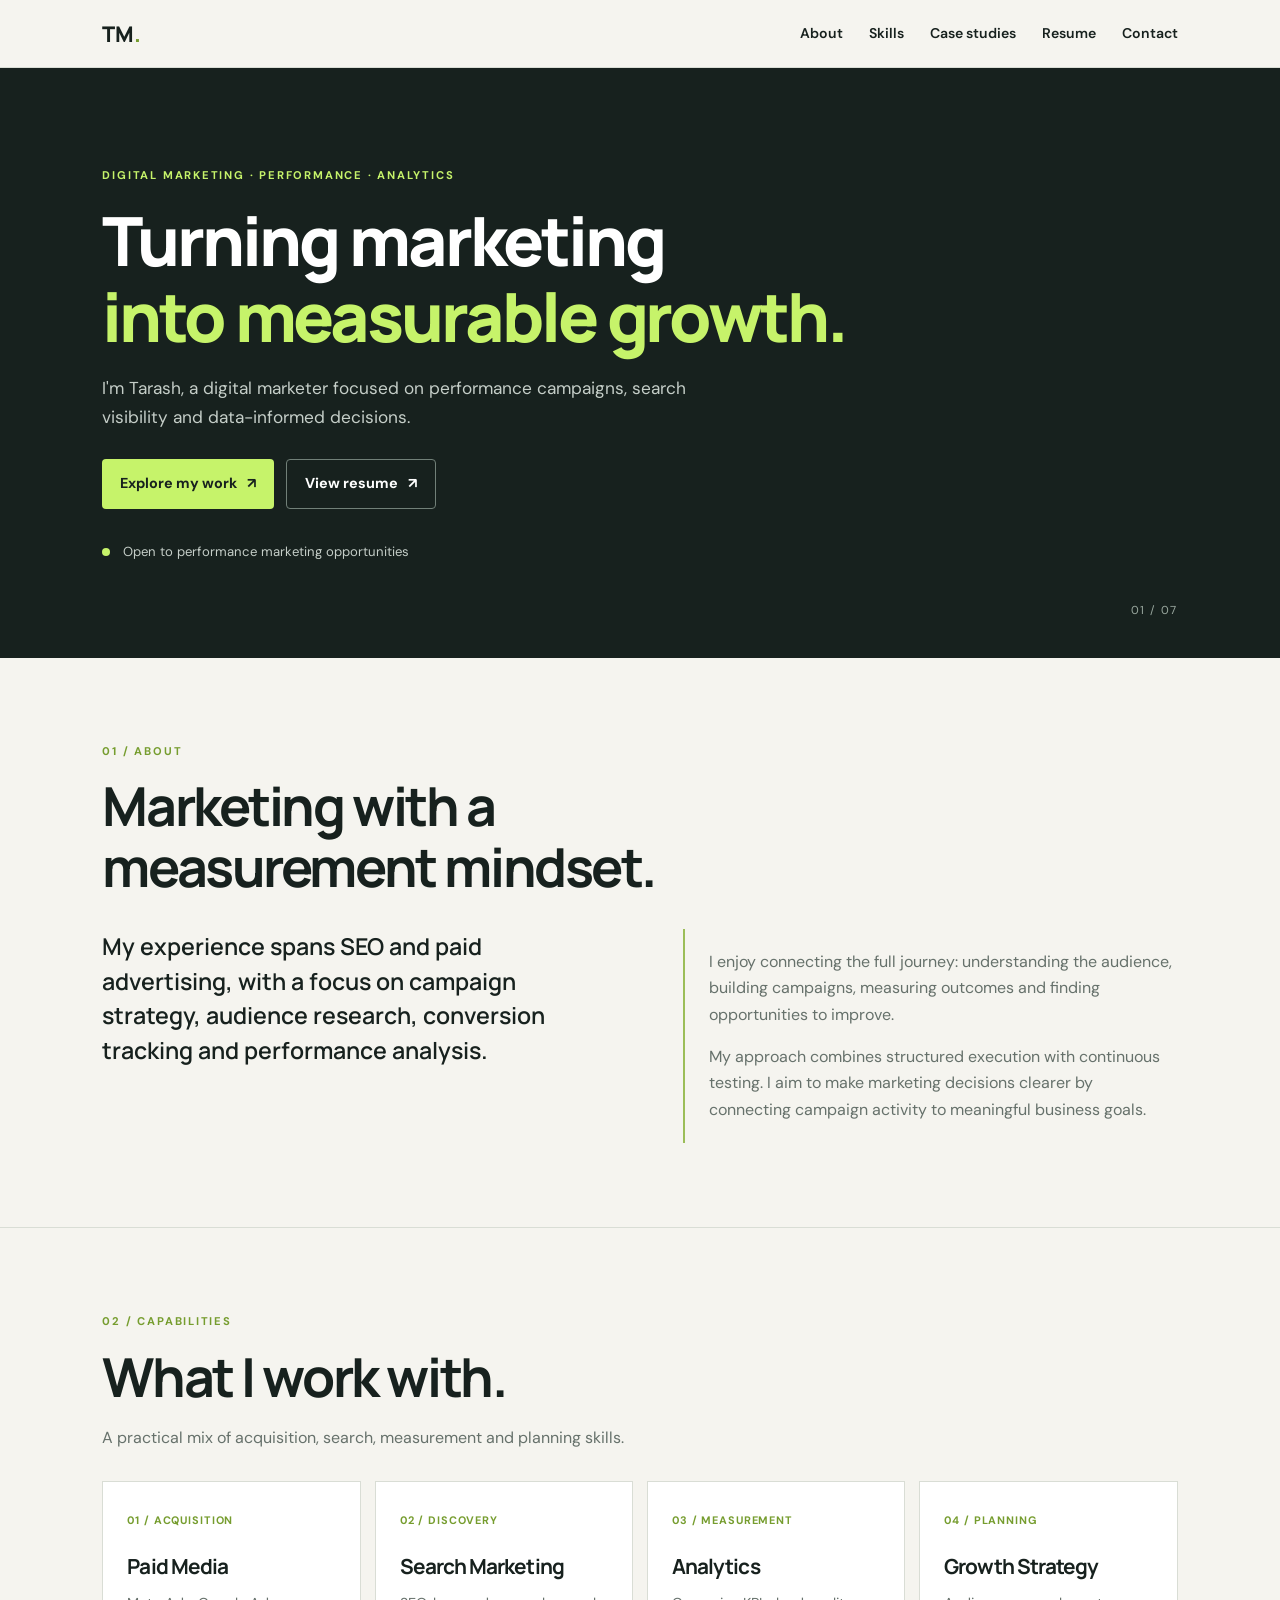
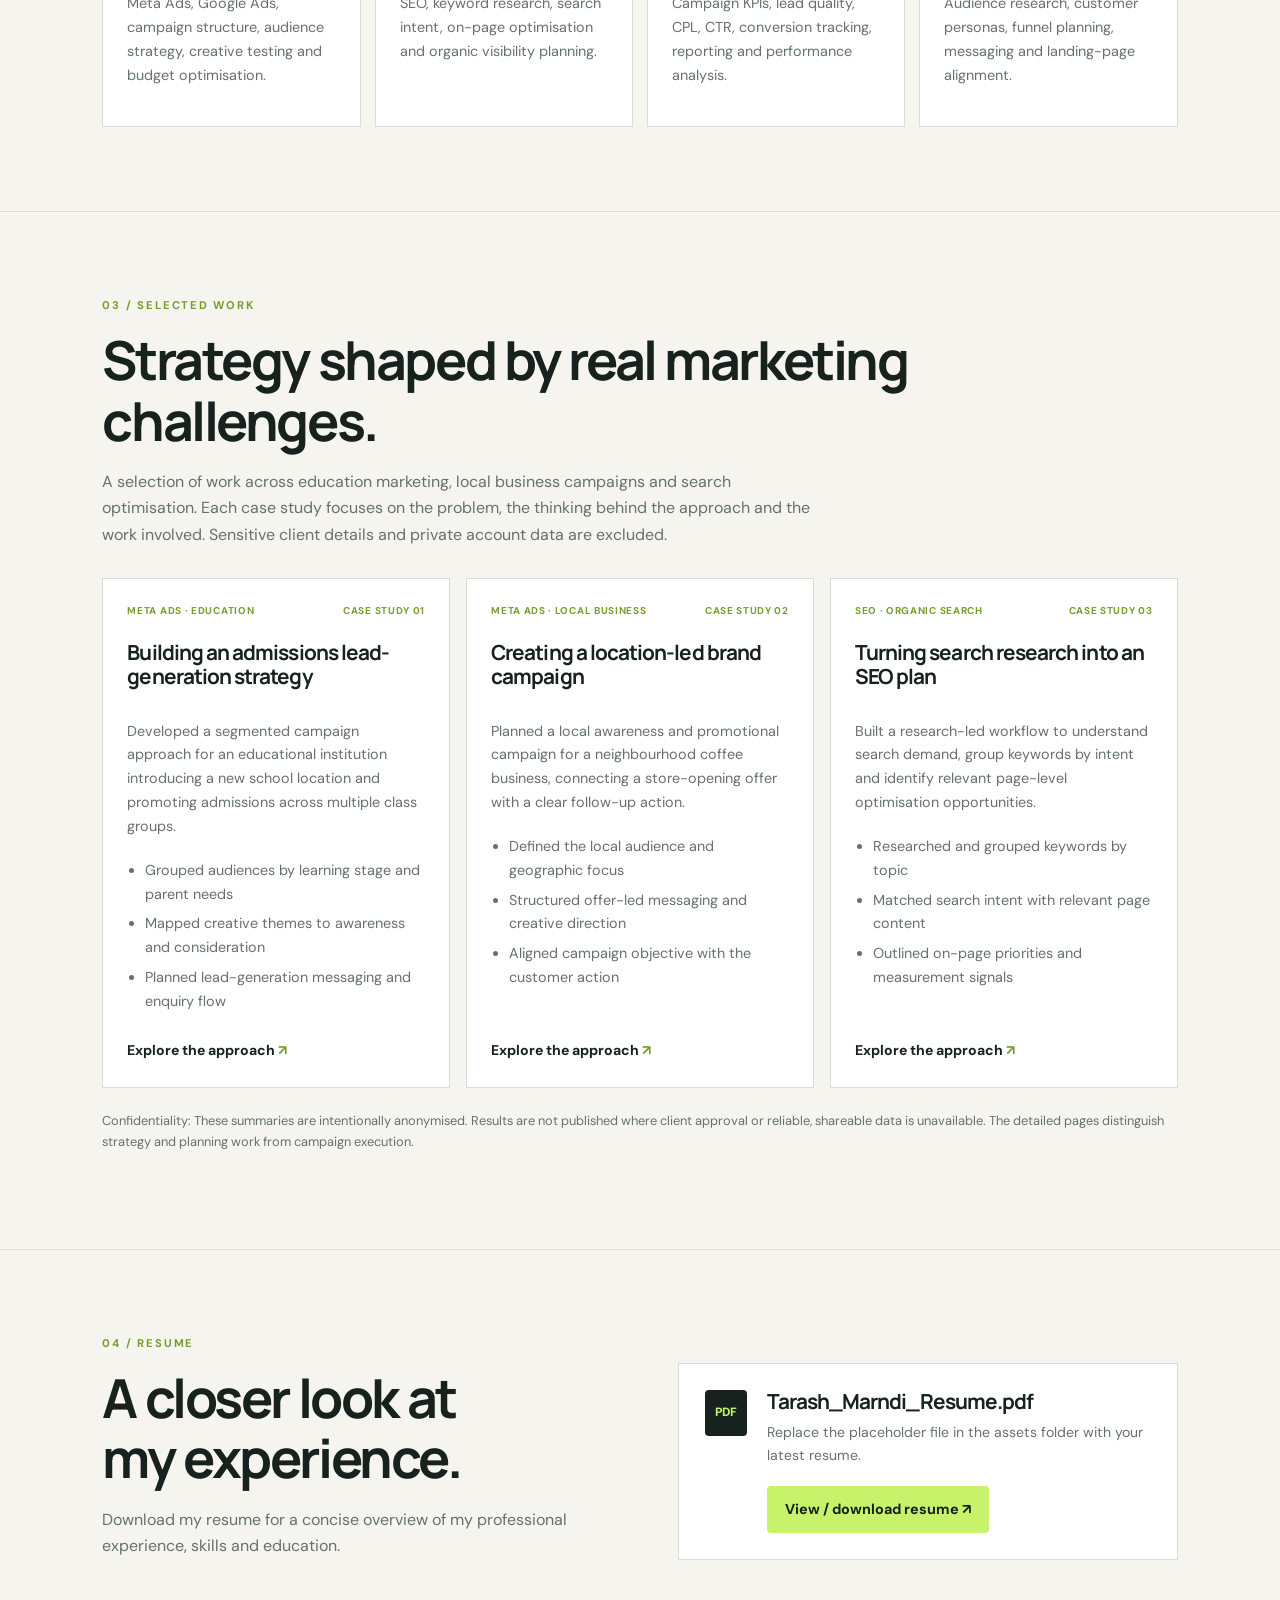
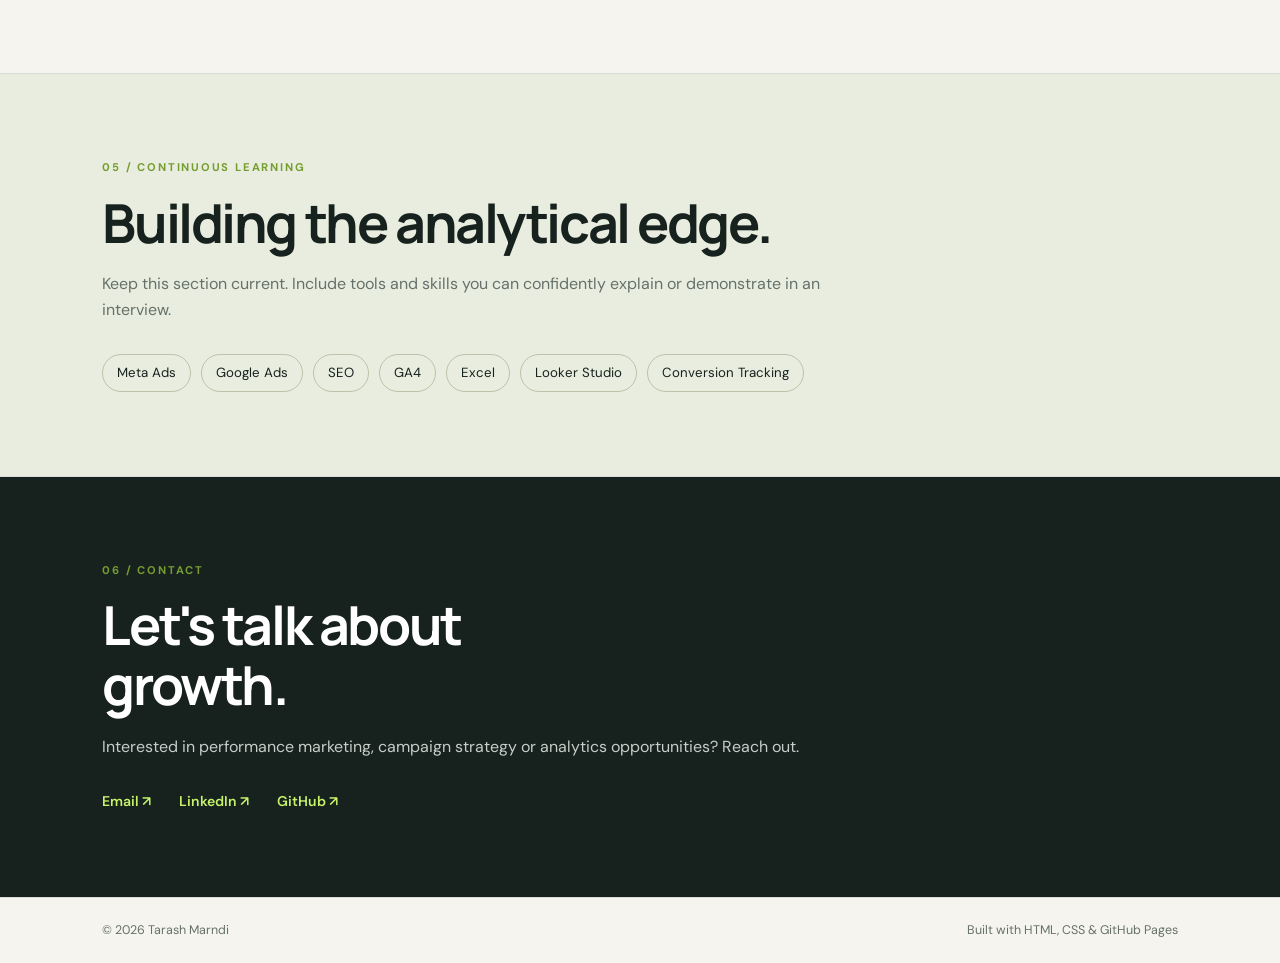
==== commit 538d809e: "Add files via upload" ====
--- a/index.html
+++ b/index.html
@@ -13,10 +13,9 @@
 <body>
   <header class="site-header">
     <a class="logo" href="#home" aria-label="Tarash Marndi home">TM<span>.</span></a>
-    <button class="menu-toggle" aria-label="Toggle navigation" aria-expanded="false">☰</button>
     <nav class="main-nav">
       <a href="#about">About</a>
-      <a href="#expertise">Expertise</a>
+      <a href="#expertise">Skills</a>
       <a href="#work">Case studies</a>
       <a href="#resume">Resume</a>
       <a href="#contact">Contact</a>
@@ -64,32 +63,44 @@
 
     <section class="section work-section" id="work">
       <p class="eyebrow">03 / SELECTED WORK</p>
-      <h2>Projects & case studies.</h2>
-      <p class="section-lead">Selected examples of my approach to campaign planning and search marketing. Client identities and confidential account data are not displayed.</p>
+      <h2>Strategy shaped by real marketing challenges.</h2>
+      <p class="section-lead">A selection of work across education marketing, local business campaigns and search optimisation. Each case study focuses on the problem, the thinking behind the approach and the work involved. Sensitive client details and private account data are excluded.</p>
       <div class="project-grid">
         <article class="project-card">
-          <div class="project-top"><span>PAID SOCIAL · EDUCATION</span><span>01</span></div>
-          <h3>Education lead generation strategy</h3>
-          <p>Audience and creative segmentation for school admission enquiries across different learning stages.</p>
-          <ul><li>Parent persona and audience research</li><li>Funnel and creative-angle planning</li><li>Lead-form and campaign structure</li></ul>
-          <a class="text-link" href="case-study-education.html">Read case study <span>↗</span></a>
+          <div class="project-top"><span>META ADS · EDUCATION</span><span>CASE STUDY 01</span></div>
+          <h3>Building an admissions lead-generation strategy</h3>
+          <p>Developed a segmented campaign approach for an educational institution introducing a new school location and promoting admissions across multiple class groups.</p>
+          <ul>
+            <li>Grouped audiences by learning stage and parent needs</li>
+            <li>Mapped creative themes to awareness and consideration</li>
+            <li>Planned lead-generation messaging and enquiry flow</li>
+          </ul>
+          <a class="text-link" href="case-study-education.html">Explore the approach <span>↗</span></a>
         </article>
         <article class="project-card">
-          <div class="project-top"><span>PAID MEDIA · LOCAL BUSINESS</span><span>02</span></div>
-          <h3>Local brand awareness campaign</h3>
-          <p>Location-focused campaign planning built around a local offer and clear customer action.</p>
-          <ul><li>Local audience and geo-targeting plan</li><li>Offer and messaging framework</li><li>Budget and objective planning</li></ul>
-          <a class="text-link" href="case-study-local-brand.html">Read case study <span>↗</span></a>
+          <div class="project-top"><span>META ADS · LOCAL BUSINESS</span><span>CASE STUDY 02</span></div>
+          <h3>Creating a location-led brand campaign</h3>
+          <p>Planned a local awareness and promotional campaign for a neighbourhood coffee business, connecting a store-opening offer with a clear follow-up action.</p>
+          <ul>
+            <li>Defined the local audience and geographic focus</li>
+            <li>Structured offer-led messaging and creative direction</li>
+            <li>Aligned campaign objective with the customer action</li>
+          </ul>
+          <a class="text-link" href="case-study-local-brand.html">Explore the approach <span>↗</span></a>
         </article>
         <article class="project-card">
-          <div class="project-top"><span>SEO · SEARCH</span><span>03</span></div>
-          <h3>SEO research & optimisation</h3>
-          <p>A structured approach to keyword research, search intent, content opportunities and page-level improvements.</p>
-          <ul><li>Keyword clustering and intent mapping</li><li>On-page optimisation recommendations</li><li>Organic measurement plan</li></ul>
-          <a class="text-link" href="case-study-seo.html">Read case study <span>↗</span></a>
+          <div class="project-top"><span>SEO · ORGANIC SEARCH</span><span>CASE STUDY 03</span></div>
+          <h3>Turning search research into an SEO plan</h3>
+          <p>Built a research-led workflow to understand search demand, group keywords by intent and identify relevant page-level optimisation opportunities.</p>
+          <ul>
+            <li>Researched and grouped keywords by topic</li>
+            <li>Matched search intent with relevant page content</li>
+            <li>Outlined on-page priorities and measurement signals</li>
+          </ul>
+          <a class="text-link" href="case-study-seo.html">Explore the approach <span>↗</span></a>
         </article>
       </div>
-      <p class="disclosure">Portfolio note: These case studies are anonymised. Add only work you personally contributed to, and publish performance figures only when you have permission to share them.</p>
+      <p class="disclosure">Confidentiality: These summaries are intentionally anonymised. Results are not published where client approval or reliable, shareable data is unavailable. The detailed pages distinguish strategy and planning work from campaign execution.</p>
     </section>
 
     <section class="section resume-section" id="resume">
--- a/style.css
+++ b/style.css
@@ -5,7 +5,6 @@
 .site-header{height:68px;padding:0 8%;display:flex;align-items:center;justify-content:space-between;border-bottom:1px solid var(--line);background:rgba(245,244,239,.96);position:sticky;top:0;z-index:20;backdrop-filter:blur(12px)}
 .logo{font:800 1.35rem Manrope,sans-serif;color:var(--ink);text-decoration:none}.logo span{color:#769d2f}
 .main-nav{display:flex;align-items:center;gap:26px}.main-nav a,.contact-links a{color:var(--ink);text-decoration:none;font-size:.88rem;font-weight:600}.main-nav a:hover,.contact-links a:hover,.text-link:hover{color:#668d22}
-.menu-toggle{display:none;background:none;border:0;font-size:1.5rem;color:var(--ink)}
 .hero{min-height:590px;padding:78px 8% 62px;background:var(--dark);color:white;position:relative;display:flex;align-items:center}
 .hero-inner{max-width:1050px}
 .eyebrow{font-size:.7rem;letter-spacing:.16em;font-weight:700;color:#769d2f;margin:0 0 16px}.hero .eyebrow{color:var(--accent)}
@@ -50,4 +49,4 @@
 .case-meta{display:flex;flex-wrap:wrap;gap:10px;margin-top:22px}.case-meta span{border:1px solid #526159;border-radius:30px;padding:6px 12px;color:#d1d9d3;font-size:.76rem}
 .case-content{max-width:900px;margin:auto;padding:64px 8%}.case-content h2{font-size:1.65rem;margin:36px 0 12px}.case-content p,.case-content li{color:#58645d}.case-content ul{padding-left:22px}.callout{background:#e9eddf;padding:18px 22px;border-left:3px solid #9bbd58;margin:24px 0;color:#455249}.back-link{display:inline-block;margin-top:24px;color:var(--ink);font-weight:700;text-decoration:none}
 @media(max-width:950px){.skill-grid{grid-template-columns:repeat(2,1fr)}.project-grid{grid-template-columns:1fr 1fr}.project-card:last-child{grid-column:span 2}.resume-section{grid-template-columns:1fr}}
-@media(max-width:650px){.site-header{height:62px;padding:0 6%}.menu-toggle{display:block}.main-nav{display:none;position:absolute;top:61px;left:0;right:0;padding:18px 6%;background:var(--bg);border-bottom:1px solid var(--line);flex-direction:column;align-items:flex-start;gap:16px}.main-nav.open{display:flex}.hero{min-height:auto;padding:70px 6% 64px}.hero-index{right:6%;bottom:20px}.section{padding:66px 6%}.about-grid{grid-template-columns:1fr;gap:18px}.skill-grid,.project-grid{grid-template-columns:1fr}.project-card:last-child{grid-column:auto}.project-card{min-height:0}.project-card h3{min-height:0}.resume-panel{padding:18px;flex-direction:column}.contact-links{flex-wrap:wrap;gap:18px}footer{padding:20px 6%;gap:8px;flex-direction:column}.case-hero{padding:54px 6%}.case-content{padding:48px 6%}}
+@media(max-width:650px){.site-header{height:62px;padding:0 6%}.main-nav{display:flex;position:static;padding:0;background:transparent;border:0;flex-direction:row;align-items:center;justify-content:flex-end;flex-wrap:wrap;gap:8px 14px}.main-nav a{font-size:.76rem}.hero{min-height:auto;padding:70px 6% 64px}.hero-index{right:6%;bottom:20px}.section{padding:66px 6%}.about-grid{grid-template-columns:1fr;gap:18px}.skill-grid,.project-grid{grid-template-columns:1fr}.project-card:last-child{grid-column:auto}.project-card{min-height:0}.project-card h3{min-height:0}.resume-panel{padding:18px;flex-direction:column}.contact-links{flex-wrap:wrap;gap:18px}footer{padding:20px 6%;gap:8px;flex-direction:column}.case-hero{padding:54px 6%}.case-content{padding:48px 6%}}
